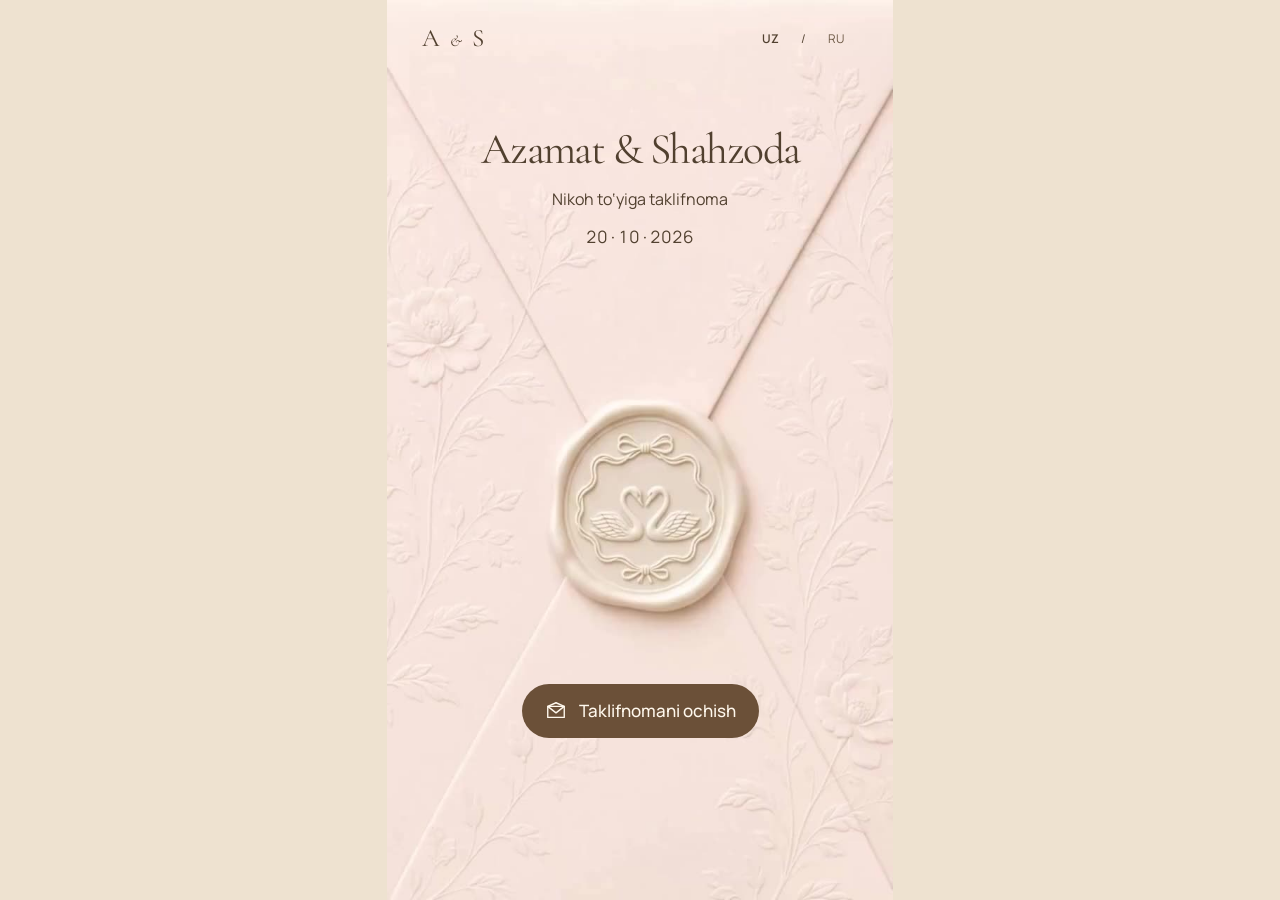
==== index.html @ 859c2af5 "Add wedding invitation demo and GitHub Pages hosting instructions" ====
<!doctype html>
<html lang="uz"><head><meta charset="utf-8"><meta name="viewport" content="width=device-width,initial-scale=1,viewport-fit=cover"><meta name="theme-color" content="#e6d8c7"><meta name="description" content="Azamat & Shahzoda — 20-oktabr 2026, 18:00. Fotima Sultan, Samarqand."><title>Azamat & Shahzoda · 20.10.2026</title><link rel="stylesheet" href="style.css?v=5"></head>
<body class="locked"><main class="journey" id="journey"><div class="stage"><div class="canvas"><video id="film" playsinline muted preload="auto" poster="assets/poster.jpg" aria-hidden="true"><source src="assets/scroll.mp4" type="video/mp4"></video><header><span class="monogram">A <i>&</i> S</span><nav aria-label="Language"><button class="lang active" data-lang="uz" aria-pressed="true">UZ</button><span>/</span><button class="lang" data-lang="ru" aria-pressed="false">RU</button></nav></header><section class="scene cover" data-from="0" data-to="5"><div class="cover-top"><h1>Azamat & Shahzoda</h1><p class="invitation-label" data-t="inviteLabel"></p><p class="date-line">20 · 10 · 2026</p></div><button class="seal" id="seal" aria-label="Taklifnomani ochish"></button><button class="button" id="open"><svg class="button-icon" viewBox="0 0 24 24" fill="none" stroke="currentColor" stroke-width="1.5" stroke-linecap="round" stroke-linejoin="round" aria-hidden="true"><path d="M3 7h18v12H3z"/><path d="m3 7 9 7 9-7M3 7l9-4 9 4"/></svg><span data-t="open"></span></button></section><section class="scene names" data-from="5" data-to="12.5"><div class="scene-content"><h2><span>Azamat &</span><span>Shahzoda</span></h2></div></section><section class="scene welcome" data-from="12.5" data-to="16"><div class="scene-content"><h2 data-t="welcome"></h2><p class="copy" data-t="intro"></p><p class="signature" data-t="family"></p></div></section>
<section class="scene details" data-from="16" data-to="19.3"><div class="scene-content"><h2 class="date-heading">20 <span data-t="month"></span></h2><p class="year">2026</p><div class="time"><span data-t="tuesday"></span><b>18:00</b></div><p class="countdown-label" data-t="until"></p><div id="countdown" class="countdown"><div><b id="days">00</b><span data-t="days"></span></div><i>:</i><div><b id="hours">00</b><span data-t="hours"></span></div><i>:</i><div><b id="minutes">00</b><span data-t="minutes"></span></div><i>:</i><div><b id="seconds">00</b><span data-t="seconds"></span></div></div><p id="eventMessage" class="copy" hidden></p></div></section>
<section class="scene venue" data-from="19.3" data-to="22"><div class="scene-content"><h2>Fotima Sultan</h2><p class="venue-kind" data-t="venueLabel"></p><p class="copy" data-t="address"></p><a class="button primary" href="https://yandex.ru/maps/org/fotima_sultan/228306744515" target="_blank" rel="noopener noreferrer"><svg class="button-icon" viewBox="0 0 24 24" fill="none" stroke="currentColor" stroke-width="1.5" stroke-linecap="round" stroke-linejoin="round" aria-hidden="true"><path d="M20 10c0 6-8 11-8 11S4 16 4 10a8 8 0 1 1 16 0Z"/><circle cx="12" cy="10" r="2.5"/></svg><span data-t="map"></span></a><p class="small" data-t="evening"></p></div></section>
<section class="scene closing" data-from="22" data-to="24"><div class="scene-content"><h2 data-t="closing"></h2><p class="copy" data-t="closingCopy"></p><p class="signature" data-t="family"></p><button class="button primary" id="calendar"><svg class="button-icon" viewBox="0 0 24 24" fill="none" stroke="currentColor" stroke-width="1.5" stroke-linecap="round" stroke-linejoin="round" aria-hidden="true"><rect x="3" y="5" width="18" height="16" rx="2"/><path d="M16 3v4M8 3v4M3 11h18m-13 5 3 3 5-5"/></svg><span data-t="calendar"></span></button><p class="small">Azamat & Shahzoda · 20.10.2026</p></div></section>
<div class="utilities"><button id="sound" class="text-button" aria-pressed="false" data-t="soundOff"></button><button id="replay" class="text-button" data-t="replay"></button></div><p class="gesture-hint" data-t="openHint"></p><div class="progress" aria-hidden="true"><div id="progress"></div></div><p id="status" class="status" role="status"></p></div></div></main><audio id="music" preload="none" loop src="assets/music.m4a"></audio><script src="app.js?v=5"></script></body></html>
---- style.css ----
@font-face {
  font-family: 'Cormorant Garamond';
  font-style: italic;
  font-weight: 400;
  font-display: swap;
  src: url(assets/fonts/font-0.ttf) format('truetype');
}
@font-face {
  font-family: 'Cormorant Garamond';
  font-style: italic;
  font-weight: 500;
  font-display: swap;
  src: url(assets/fonts/font-1.ttf) format('truetype');
}
@font-face {
  font-family: 'Cormorant Garamond';
  font-style: normal;
  font-weight: 400;
  font-display: swap;
  src: url(assets/fonts/font-2.ttf) format('truetype');
}
@font-face {
  font-family: 'Cormorant Garamond';
  font-style: normal;
  font-weight: 500;
  font-display: swap;
  src: url(assets/fonts/font-3.ttf) format('truetype');
}
@font-face {
  font-family: 'Manrope';
  font-style: normal;
  font-weight: 400;
  font-display: swap;
  src: url(assets/fonts/font-4.ttf) format('truetype');
}
@font-face {
  font-family: 'Manrope';
  font-style: normal;
  font-weight: 500;
  font-display: swap;
  src: url(assets/fonts/font-5.ttf) format('truetype');
}
@font-face {
  font-family: 'Manrope';
  font-style: normal;
  font-weight: 600;
  font-display: swap;
  src: url(assets/fonts/font-6.ttf) format('truetype');
}

:root{--paper:#eee2d0;--ink:#51402f;--muted:#6d5945;--accent:#6b5038;--on-accent:#fff8ed;--surface:#f3e9da;--ease-out:cubic-bezier(.23,1,.32,1);--press:140ms;--hover:180ms;--text:Manrope,Arial,sans-serif;--display:'Cormorant Garamond',Georgia,serif}*{box-sizing:border-box}html{overscroll-behavior-y:none}body{margin:0;background:var(--paper);color:var(--ink);font-family:var(--text)}.journey{height:1100svh;position:relative}.stage{position:sticky;top:0;height:100svh;width:100%;display:grid;place-items:center;overflow:hidden}.canvas{position:relative;width:min(100vw,56.25svh);height:min(100svh,177.7778vw);container-type:size;isolation:isolate;touch-action:pan-y}.canvas video{position:absolute;inset:0;width:100%;height:100%;object-fit:contain;z-index:-2}header{position:absolute;top:max(16px,env(safe-area-inset-top));left:7%;right:7%;display:flex;align-items:center;justify-content:space-between;z-index:5}.monogram{font-family:var(--display);font-size:25px;letter-spacing:.08em}.monogram i{font-size:16px}nav{display:flex;align-items:center;gap:8px;font-size:12px}.lang{min-width:44px;min-height:44px;border:0;background:transparent;padding:10px;color:var(--muted);font:inherit;cursor:pointer}.lang.active{color:var(--ink);font-weight:600}.scene{position:absolute;inset:0;display:flex;flex-direction:column;align-items:center;justify-content:center;text-align:center;padding:18% 8% 30%;opacity:0;visibility:hidden;pointer-events:none}.scene-content{display:flex;flex-direction:column;align-items:center;width:100%;transform-origin:50% 42%;backface-visibility:hidden}.scene button,.scene a{pointer-events:auto}.scene[aria-hidden=true] button,.scene[aria-hidden=true] a{pointer-events:none}h1,h2,p{margin:0}h1,h2,.signature{font-family:var(--display);font-weight:400;color:var(--ink)}h1,h2{text-wrap:balance}h1{font-size:8.6cqw;line-height:1.1;letter-spacing:-.035em}h2{font-size:13cqw;line-height:.98;letter-spacing:-.035em}.cover{padding:0}.cover-top{position:absolute;top:14%;width:90%;transition:opacity 250ms var(--ease-out),transform 250ms var(--ease-out)}.invitation-label{font-size:clamp(12px,3.4cqw,16px);line-height:1.6;margin-top:13px}.date-line{font-size:clamp(13px,3.5cqw,17px);margin-top:13px;font-variant-numeric:tabular-nums}.seal{position:absolute;left:0;top:28%;width:100%;height:50%;border:0;background:transparent;cursor:pointer}#open{position:absolute;bottom:18%}.names{justify-content:flex-start;padding-top:27%}.names h2{font-size:15.2cqw;line-height:1.05}.names h2 span{display:block}.copy{font-size:clamp(14px,3.65cqw,18px);line-height:1.75;max-width:29ch;margin-top:23px;text-wrap:pretty;color:var(--ink)}.signature{font-size:clamp(21px,5.7cqw,28px);font-style:italic;line-height:1.25;margin-top:25px}.welcome,.details,.venue,.closing{background:radial-gradient(ellipse at 50% 39%,#f5eee4ed 0%,#f5eee3bf 25%,#f5eee300 66%)}.welcome{justify-content:flex-start;padding-top:29%}.welcome h2{font-size:12cqw}.welcome .copy{max-width:29ch}.details{justify-content:flex-start;padding-top:24%}.date-heading{font-size:22cqw;line-height:.8}.date-heading span{display:block;font-size:.55em;margin-top:14px}.year{font-size:14px;margin-top:21px}.time{display:flex;align-items:center;gap:24px;margin-top:17px;font-size:14px}.time b{font-family:var(--display);font-size:6.8cqw;font-weight:500}.countdown-label{font-size:13px;margin-top:24px;line-height:1.6}.countdown{display:flex;align-items:flex-start;gap:1cqw;margin-top:13px;padding:12px 9px;background:var(--surface);border-radius:0}.countdown div{display:flex;flex-direction:column;gap:6px;min-width:13cqw}.countdown b{font-family:var(--display);font-size:9cqw;line-height:1;font-weight:400;font-variant-numeric:tabular-nums}.countdown span{font-size:12px}.countdown i{font-style:normal;font-size:16px;padding-top:6px}.venue{justify-content:flex-start;padding-top:28%}.venue h2{font-size:16cqw;max-width:7ch}.venue-kind{font-size:14px;line-height:1.5;margin-top:16px}.venue .copy{margin-top:20px}.button{border:0;border-radius:100px;min-height:52px;padding:15px 23px;display:inline-flex;align-items:center;justify-content:center;gap:12px;text-decoration:none;font:500 clamp(14px,3.5cqw,17px)/1.4 var(--text);background:var(--accent);color:var(--on-accent);cursor:pointer;transition:transform var(--press) var(--ease-out),background-color var(--hover) ease}.button-icon{width:22px;height:22px;flex-shrink:0}.button:active{transform:scale(.97)}.venue .button,.closing .button{margin-top:25px}.small{font-size:12px;line-height:1.8;color:var(--muted);margin-top:20px}.closing{justify-content:flex-start;padding-top:25%}.closing h2{font-size:12.5cqw}.closing .signature{margin-top:20px}.closing .copy{margin-top:20px}.utilities{position:absolute;bottom:max(14px,env(safe-area-inset-bottom));left:6%;right:6%;display:flex;justify-content:space-between;gap:10px;z-index:5}.text-button{min-height:44px;background:var(--surface);border:0;border-radius:30px;font:500 12px/1.2 var(--text);padding:11px 14px;color:var(--ink);cursor:pointer;transition:transform var(--press) var(--ease-out),background-color var(--hover) ease}.text-button:active,.lang:active{transform:scale(.97)}.gesture-hint{position:absolute;bottom:11%;left:5%;right:5%;text-align:center;font-size:12px;line-height:1.5;pointer-events:none;color:var(--ink);transition:opacity 200ms}.progress{position:absolute;bottom:0;height:3px;left:0;right:0;background:var(--paper);z-index:6}.progress div{height:100%;background:var(--accent);transform:scaleX(0);transform-origin:left}.status{position:absolute;bottom:15%;left:10%;right:10%;text-align:center;font-size:13px;background:var(--surface);padding:10px;border-radius:20px;z-index:7}.status:empty{display:none}button,a{-webkit-tap-highlight-color:transparent;touch-action:manipulation}button:focus-visible,a:focus-visible{outline:3px solid var(--accent);outline-offset:5px}[hidden]{display:none!important}html:has(body.locked),body.locked{overflow:hidden;height:100%;touch-action:none}.locked .journey{height:100svh}.locked .canvas{touch-action:none}.locked .gesture-hint,.locked .utilities,.locked .progress{visibility:hidden}.opening #open{opacity:0;pointer-events:none}.opening .cover-top{opacity:0;transform:translateY(-8px)}.opened .cover #open,.opened .cover .seal{pointer-events:none;visibility:hidden}.opened .cover-top{opacity:0}@media(hover:hover) and (pointer:fine){.button:hover{background:#4f3927}.text-button:hover{background:#e5d6c0}.lang:hover{color:var(--ink)}}@media(prefers-reduced-motion:reduce){.cover-top{transition:opacity 100ms;transform:none!important}.button,.text-button{transition:background-color 100ms}.button:active,.text-button:active,.lang:active{transform:none}}
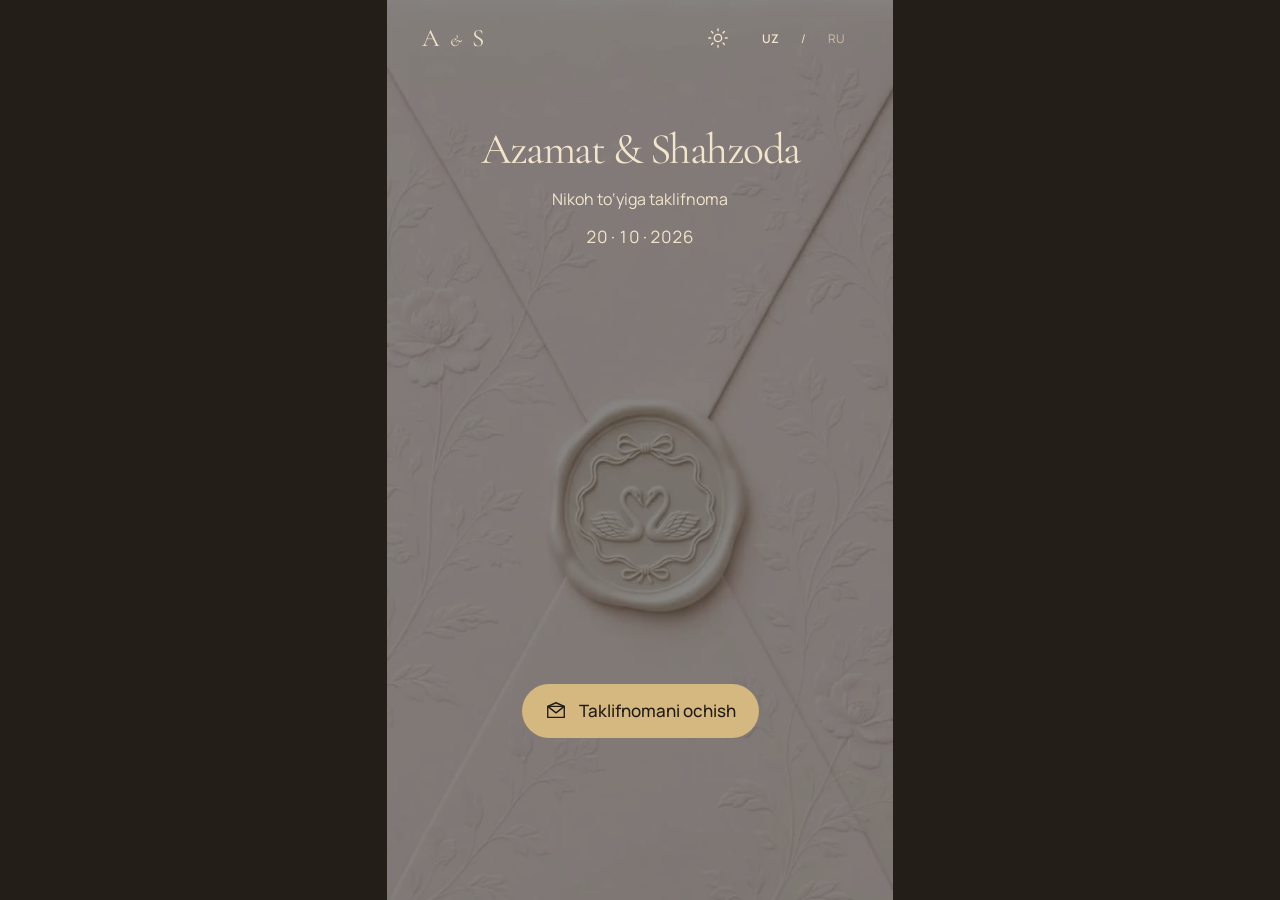
==== commit f41df478: "Animate invitation typography and controls; add maps and time-based themes" ====
--- a/index.html
+++ b/index.html
@@ -1,7 +1,7 @@
 <!doctype html>
-<html lang="uz"><head><meta charset="utf-8"><meta name="viewport" content="width=device-width,initial-scale=1,viewport-fit=cover"><meta name="theme-color" content="#e6d8c7"><meta name="description" content="Azamat & Shahzoda — 20-oktabr 2026, 18:00. Fotima Sultan, Samarqand."><title>Azamat & Shahzoda · 20.10.2026</title><link rel="stylesheet" href="style.css?v=5"></head>
-<body class="locked"><main class="journey" id="journey"><div class="stage"><div class="canvas"><video id="film" playsinline muted preload="auto" poster="assets/poster.jpg" aria-hidden="true"><source src="assets/scroll.mp4" type="video/mp4"></video><header><span class="monogram">A <i>&</i> S</span><nav aria-label="Language"><button class="lang active" data-lang="uz" aria-pressed="true">UZ</button><span>/</span><button class="lang" data-lang="ru" aria-pressed="false">RU</button></nav></header><section class="scene cover" data-from="0" data-to="5"><div class="cover-top"><h1>Azamat & Shahzoda</h1><p class="invitation-label" data-t="inviteLabel"></p><p class="date-line">20 · 10 · 2026</p></div><button class="seal" id="seal" aria-label="Taklifnomani ochish"></button><button class="button" id="open"><svg class="button-icon" viewBox="0 0 24 24" fill="none" stroke="currentColor" stroke-width="1.5" stroke-linecap="round" stroke-linejoin="round" aria-hidden="true"><path d="M3 7h18v12H3z"/><path d="m3 7 9 7 9-7M3 7l9-4 9 4"/></svg><span data-t="open"></span></button></section><section class="scene names" data-from="5" data-to="12.5"><div class="scene-content"><h2><span>Azamat &</span><span>Shahzoda</span></h2></div></section><section class="scene welcome" data-from="12.5" data-to="16"><div class="scene-content"><h2 data-t="welcome"></h2><p class="copy" data-t="intro"></p><p class="signature" data-t="family"></p></div></section>
+<html lang="uz"><head><meta charset="utf-8"><meta name="viewport" content="width=device-width,initial-scale=1,viewport-fit=cover"><meta name="theme-color" content="#e6d8c7"><meta name="description" content="Azamat & Shahzoda — 20-oktabr 2026, 18:00. Fotima Sultan, Samarqand."><title>Azamat & Shahzoda · 20.10.2026</title><script src="theme.js?v=6"></script><link rel="stylesheet" href="style.css?v=6"></head>
+<body class="locked"><main class="journey" id="journey"><div class="stage"><div class="canvas"><video id="film" playsinline muted preload="auto" poster="assets/poster.jpg" aria-hidden="true"><source src="assets/scroll.mp4" type="video/mp4"></video><header><span class="monogram">A <i>&</i> S</span><div class="header-controls"><button class="theme-toggle" id="theme-toggle" aria-pressed="false"><svg class="theme-moon" viewBox="0 0 24 24" fill="none" stroke="currentColor" stroke-width="1.5" aria-hidden="true"><path d="M20 14A8 8 0 0 1 10 4a8 8 0 1 0 10 10Z"/></svg><svg class="theme-sun" viewBox="0 0 24 24" fill="none" stroke="currentColor" stroke-width="1.5" stroke-linecap="round" aria-hidden="true"><circle cx="12" cy="12" r="4"/><path d="M12 2v2m0 16v2M2 12h2m16 0h2M5 5l1.5 1.5m11 11L19 19M5 19l1.5-1.5m11-11L19 5"/></svg></button><nav aria-label="Language"><button class="lang active" data-lang="uz" aria-pressed="true">UZ</button><span>/</span><button class="lang" data-lang="ru" aria-pressed="false">RU</button></nav></div></header><section class="scene cover" data-from="0" data-to="5"><div class="cover-top"><h1>Azamat & Shahzoda</h1><p class="invitation-label" data-t="inviteLabel"></p><p class="date-line">20 · 10 · 2026</p></div><button class="seal" id="seal" aria-label="Taklifnomani ochish"></button><button class="button" id="open"><svg class="button-icon" viewBox="0 0 24 24" fill="none" stroke="currentColor" stroke-width="1.5" stroke-linecap="round" stroke-linejoin="round" aria-hidden="true"><path d="M3 7h18v12H3z"/><path d="m3 7 9 7 9-7M3 7l9-4 9 4"/></svg><span data-t="open"></span></button></section><section class="scene names" data-from="5" data-to="12.5"><div class="scene-content"><h2><span>Azamat &</span><span>Shahzoda</span></h2></div></section><section class="scene welcome" data-from="12.5" data-to="16"><div class="scene-content"><h2 data-t="welcome"></h2><p class="copy" data-t="intro"></p><p class="signature" data-t="family"></p></div></section>
 <section class="scene details" data-from="16" data-to="19.3"><div class="scene-content"><h2 class="date-heading">20 <span data-t="month"></span></h2><p class="year">2026</p><div class="time"><span data-t="tuesday"></span><b>18:00</b></div><p class="countdown-label" data-t="until"></p><div id="countdown" class="countdown"><div><b id="days">00</b><span data-t="days"></span></div><i>:</i><div><b id="hours">00</b><span data-t="hours"></span></div><i>:</i><div><b id="minutes">00</b><span data-t="minutes"></span></div><i>:</i><div><b id="seconds">00</b><span data-t="seconds"></span></div></div><p id="eventMessage" class="copy" hidden></p></div></section>
-<section class="scene venue" data-from="19.3" data-to="22"><div class="scene-content"><h2>Fotima Sultan</h2><p class="venue-kind" data-t="venueLabel"></p><p class="copy" data-t="address"></p><a class="button primary" href="https://yandex.ru/maps/org/fotima_sultan/228306744515" target="_blank" rel="noopener noreferrer"><svg class="button-icon" viewBox="0 0 24 24" fill="none" stroke="currentColor" stroke-width="1.5" stroke-linecap="round" stroke-linejoin="round" aria-hidden="true"><path d="M20 10c0 6-8 11-8 11S4 16 4 10a8 8 0 1 1 16 0Z"/><circle cx="12" cy="10" r="2.5"/></svg><span data-t="map"></span></a><p class="small" data-t="evening"></p></div></section>
+<section class="scene venue" data-from="19.3" data-to="22"><div class="scene-content"><h2>Fotima Sultan</h2><p class="venue-kind" data-t="venueLabel"></p><p class="copy" data-t="address"></p><nav class="map-links" data-nav="maps" aria-label="Maps"><a class="button map-button primary" data-map="yandex" href="https://yandex.ru/maps/org/fotima_sultan/228306744515" target="_blank" rel="noopener noreferrer"><svg class="button-icon" viewBox="0 0 24 24" fill="none" stroke="currentColor" stroke-width="1.5" stroke-linecap="round" stroke-linejoin="round" aria-hidden="true"><path d="M20 10c0 6-8 11-8 11S4 16 4 10a8 8 0 1 1 16 0Z"/><circle cx="12" cy="10" r="2.5"/></svg><span data-t="mapYandex"></span><svg class="button-arrow" viewBox="0 0 24 24" fill="none" stroke="currentColor" stroke-width="1.5" stroke-linecap="round" stroke-linejoin="round" aria-hidden="true"><path d="M7 17 17 7M7 7h10v10"/></svg></a><a class="button map-button secondary" data-map="google" href="https://www.google.com/maps?cid=13302162352263419347" target="_blank" rel="noopener noreferrer"><svg class="button-icon" viewBox="0 0 24 24" fill="none" stroke="currentColor" stroke-width="1.5" stroke-linecap="round" stroke-linejoin="round" aria-hidden="true"><path d="M20 10c0 6-8 11-8 11S4 16 4 10a8 8 0 1 1 16 0Z"/><circle cx="12" cy="10" r="2.5"/></svg><span data-t="mapGoogle"></span><svg class="button-arrow" viewBox="0 0 24 24" fill="none" stroke="currentColor" stroke-width="1.5" stroke-linecap="round" stroke-linejoin="round" aria-hidden="true"><path d="M7 17 17 7M7 7h10v10"/></svg></a><a class="button map-button secondary" data-map="apple" href="https://maps.apple.com/?q=Fotima%20Sultan%2C%20Samarqand" target="_blank" rel="noopener noreferrer"><svg class="button-icon" viewBox="0 0 24 24" fill="none" stroke="currentColor" stroke-width="1.5" stroke-linecap="round" stroke-linejoin="round" aria-hidden="true"><path d="M20 10c0 6-8 11-8 11S4 16 4 10a8 8 0 1 1 16 0Z"/><circle cx="12" cy="10" r="2.5"/></svg><span data-t="mapApple"></span><svg class="button-arrow" viewBox="0 0 24 24" fill="none" stroke="currentColor" stroke-width="1.5" stroke-linecap="round" stroke-linejoin="round" aria-hidden="true"><path d="M7 17 17 7M7 7h10v10"/></svg></a></nav><p class="small" data-t="evening"></p></div></section>
 <section class="scene closing" data-from="22" data-to="24"><div class="scene-content"><h2 data-t="closing"></h2><p class="copy" data-t="closingCopy"></p><p class="signature" data-t="family"></p><button class="button primary" id="calendar"><svg class="button-icon" viewBox="0 0 24 24" fill="none" stroke="currentColor" stroke-width="1.5" stroke-linecap="round" stroke-linejoin="round" aria-hidden="true"><rect x="3" y="5" width="18" height="16" rx="2"/><path d="M16 3v4M8 3v4M3 11h18m-13 5 3 3 5-5"/></svg><span data-t="calendar"></span></button><p class="small">Azamat & Shahzoda · 20.10.2026</p></div></section>
-<div class="utilities"><button id="sound" class="text-button" aria-pressed="false" data-t="soundOff"></button><button id="replay" class="text-button" data-t="replay"></button></div><p class="gesture-hint" data-t="openHint"></p><div class="progress" aria-hidden="true"><div id="progress"></div></div><p id="status" class="status" role="status"></p></div></div></main><audio id="music" preload="none" loop src="assets/music.m4a"></audio><script src="app.js?v=5"></script></body></html>+<div class="utilities"><button id="sound" class="text-button" aria-pressed="false"><span class="sound-meter" aria-hidden="true"><i></i><i></i><i></i></span><span id="sound-label" data-t="soundOff"></span></button><button id="replay" class="text-button" data-t="replay"></button></div><div class="gesture-hint"><span class="gesture-mark" aria-hidden="true"></span><p data-t="openHint"></p></div><div class="progress" aria-hidden="true"><div id="progress"></div></div><p id="status" class="status" role="status"></p></div></div></main><audio id="music" preload="none" loop src="assets/music.m4a"></audio><script src="app.js?v=6"></script></body></html>
--- a/style.css
+++ b/style.css
@@ -48,4 +48,11 @@
   src: url(assets/fonts/font-6.ttf) format('truetype');
 }
 
-:root{--paper:#eee2d0;--ink:#51402f;--muted:#6d5945;--accent:#6b5038;--on-accent:#fff8ed;--surface:#f3e9da;--ease-out:cubic-bezier(.23,1,.32,1);--press:140ms;--hover:180ms;--text:Manrope,Arial,sans-serif;--display:'Cormorant Garamond',Georgia,serif}*{box-sizing:border-box}html{overscroll-behavior-y:none}body{margin:0;background:var(--paper);color:var(--ink);font-family:var(--text)}.journey{height:1100svh;position:relative}.stage{position:sticky;top:0;height:100svh;width:100%;display:grid;place-items:center;overflow:hidden}.canvas{position:relative;width:min(100vw,56.25svh);height:min(100svh,177.7778vw);container-type:size;isolation:isolate;touch-action:pan-y}.canvas video{position:absolute;inset:0;width:100%;height:100%;object-fit:contain;z-index:-2}header{position:absolute;top:max(16px,env(safe-area-inset-top));left:7%;right:7%;display:flex;align-items:center;justify-content:space-between;z-index:5}.monogram{font-family:var(--display);font-size:25px;letter-spacing:.08em}.monogram i{font-size:16px}nav{display:flex;align-items:center;gap:8px;font-size:12px}.lang{min-width:44px;min-height:44px;border:0;background:transparent;padding:10px;color:var(--muted);font:inherit;cursor:pointer}.lang.active{color:var(--ink);font-weight:600}.scene{position:absolute;inset:0;display:flex;flex-direction:column;align-items:center;justify-content:center;text-align:center;padding:18% 8% 30%;opacity:0;visibility:hidden;pointer-events:none}.scene-content{display:flex;flex-direction:column;align-items:center;width:100%;transform-origin:50% 42%;backface-visibility:hidden}.scene button,.scene a{pointer-events:auto}.scene[aria-hidden=true] button,.scene[aria-hidden=true] a{pointer-events:none}h1,h2,p{margin:0}h1,h2,.signature{font-family:var(--display);font-weight:400;color:var(--ink)}h1,h2{text-wrap:balance}h1{font-size:8.6cqw;line-height:1.1;letter-spacing:-.035em}h2{font-size:13cqw;line-height:.98;letter-spacing:-.035em}.cover{padding:0}.cover-top{position:absolute;top:14%;width:90%;transition:opacity 250ms var(--ease-out),transform 250ms var(--ease-out)}.invitation-label{font-size:clamp(12px,3.4cqw,16px);line-height:1.6;margin-top:13px}.date-line{font-size:clamp(13px,3.5cqw,17px);margin-top:13px;font-variant-numeric:tabular-nums}.seal{position:absolute;left:0;top:28%;width:100%;height:50%;border:0;background:transparent;cursor:pointer}#open{position:absolute;bottom:18%}.names{justify-content:flex-start;padding-top:27%}.names h2{font-size:15.2cqw;line-height:1.05}.names h2 span{display:block}.copy{font-size:clamp(14px,3.65cqw,18px);line-height:1.75;max-width:29ch;margin-top:23px;text-wrap:pretty;color:var(--ink)}.signature{font-size:clamp(21px,5.7cqw,28px);font-style:italic;line-height:1.25;margin-top:25px}.welcome,.details,.venue,.closing{background:radial-gradient(ellipse at 50% 39%,#f5eee4ed 0%,#f5eee3bf 25%,#f5eee300 66%)}.welcome{justify-content:flex-start;padding-top:29%}.welcome h2{font-size:12cqw}.welcome .copy{max-width:29ch}.details{justify-content:flex-start;padding-top:24%}.date-heading{font-size:22cqw;line-height:.8}.date-heading span{display:block;font-size:.55em;margin-top:14px}.year{font-size:14px;margin-top:21px}.time{display:flex;align-items:center;gap:24px;margin-top:17px;font-size:14px}.time b{font-family:var(--display);font-size:6.8cqw;font-weight:500}.countdown-label{font-size:13px;margin-top:24px;line-height:1.6}.countdown{display:flex;align-items:flex-start;gap:1cqw;margin-top:13px;padding:12px 9px;background:var(--surface);border-radius:0}.countdown div{display:flex;flex-direction:column;gap:6px;min-width:13cqw}.countdown b{font-family:var(--display);font-size:9cqw;line-height:1;font-weight:400;font-variant-numeric:tabular-nums}.countdown span{font-size:12px}.countdown i{font-style:normal;font-size:16px;padding-top:6px}.venue{justify-content:flex-start;padding-top:28%}.venue h2{font-size:16cqw;max-width:7ch}.venue-kind{font-size:14px;line-height:1.5;margin-top:16px}.venue .copy{margin-top:20px}.button{border:0;border-radius:100px;min-height:52px;padding:15px 23px;display:inline-flex;align-items:center;justify-content:center;gap:12px;text-decoration:none;font:500 clamp(14px,3.5cqw,17px)/1.4 var(--text);background:var(--accent);color:var(--on-accent);cursor:pointer;transition:transform var(--press) var(--ease-out),background-color var(--hover) ease}.button-icon{width:22px;height:22px;flex-shrink:0}.button:active{transform:scale(.97)}.venue .button,.closing .button{margin-top:25px}.small{font-size:12px;line-height:1.8;color:var(--muted);margin-top:20px}.closing{justify-content:flex-start;padding-top:25%}.closing h2{font-size:12.5cqw}.closing .signature{margin-top:20px}.closing .copy{margin-top:20px}.utilities{position:absolute;bottom:max(14px,env(safe-area-inset-bottom));left:6%;right:6%;display:flex;justify-content:space-between;gap:10px;z-index:5}.text-button{min-height:44px;background:var(--surface);border:0;border-radius:30px;font:500 12px/1.2 var(--text);padding:11px 14px;color:var(--ink);cursor:pointer;transition:transform var(--press) var(--ease-out),background-color var(--hover) ease}.text-button:active,.lang:active{transform:scale(.97)}.gesture-hint{position:absolute;bottom:11%;left:5%;right:5%;text-align:center;font-size:12px;line-height:1.5;pointer-events:none;color:var(--ink);transition:opacity 200ms}.progress{position:absolute;bottom:0;height:3px;left:0;right:0;background:var(--paper);z-index:6}.progress div{height:100%;background:var(--accent);transform:scaleX(0);transform-origin:left}.status{position:absolute;bottom:15%;left:10%;right:10%;text-align:center;font-size:13px;background:var(--surface);padding:10px;border-radius:20px;z-index:7}.status:empty{display:none}button,a{-webkit-tap-highlight-color:transparent;touch-action:manipulation}button:focus-visible,a:focus-visible{outline:3px solid var(--accent);outline-offset:5px}[hidden]{display:none!important}html:has(body.locked),body.locked{overflow:hidden;height:100%;touch-action:none}.locked .journey{height:100svh}.locked .canvas{touch-action:none}.locked .gesture-hint,.locked .utilities,.locked .progress{visibility:hidden}.opening #open{opacity:0;pointer-events:none}.opening .cover-top{opacity:0;transform:translateY(-8px)}.opened .cover #open,.opened .cover .seal{pointer-events:none;visibility:hidden}.opened .cover-top{opacity:0}@media(hover:hover) and (pointer:fine){.button:hover{background:#4f3927}.text-button:hover{background:#e5d6c0}.lang:hover{color:var(--ink)}}@media(prefers-reduced-motion:reduce){.cover-top{transition:opacity 100ms;transform:none!important}.button,.text-button{transition:background-color 100ms}.button:active,.text-button:active,.lang:active{transform:none}}
+:root{--paper:#eee2d0;--ink:#51402f;--muted:#6d5945;--accent:#6b5038;--on-accent:#fff8ed;--surface:#f3e9da;--scrim:245,238,228;--ease-out:cubic-bezier(.23,1,.32,1);--press:140ms;--hover:180ms;--text:Manrope,Arial,sans-serif;--display:'Cormorant Garamond',Georgia,serif}*{box-sizing:border-box}html{overscroll-behavior-y:none}body{margin:0;background:var(--paper);color:var(--ink);font-family:var(--text)}.journey{height:1100svh;position:relative}.stage{position:sticky;top:0;height:100svh;width:100%;display:grid;place-items:center;overflow:hidden}.canvas{position:relative;width:min(100vw,56.25svh);height:min(100svh,177.7778vw);container-type:size;isolation:isolate;touch-action:pan-y}.canvas video{position:absolute;inset:0;width:100%;height:100%;object-fit:contain;z-index:-2}header{position:absolute;top:max(16px,env(safe-area-inset-top));left:7%;right:7%;display:flex;align-items:center;justify-content:space-between;z-index:5}.monogram{font-family:var(--display);font-size:25px;letter-spacing:.08em}.monogram i{font-size:16px}nav{display:flex;align-items:center;gap:8px;font-size:12px}.lang{min-width:44px;min-height:44px;border:0;background:transparent;padding:10px;color:var(--muted);font:inherit;cursor:pointer}.lang.active{color:var(--ink);font-weight:600}.scene{position:absolute;inset:0;display:flex;flex-direction:column;align-items:center;justify-content:center;text-align:center;padding:18% 8% 30%;opacity:0;visibility:hidden;pointer-events:none}.scene-content{display:flex;flex-direction:column;align-items:center;width:100%;transform-origin:50% 42%;backface-visibility:hidden}.scene button,.scene a{pointer-events:auto}.scene[aria-hidden=true] button,.scene[aria-hidden=true] a{pointer-events:none}h1,h2,p{margin:0}h1,h2,.signature{font-family:var(--display);font-weight:400;color:var(--ink)}h1,h2{text-wrap:balance}h1{font-size:8.6cqw;line-height:1.1;letter-spacing:-.035em}h2{font-size:13cqw;line-height:.98;letter-spacing:-.035em}.cover{padding:0}.cover-top{position:absolute;top:14%;width:90%;transition:opacity 250ms var(--ease-out),transform 250ms var(--ease-out)}.invitation-label{font-size:clamp(12px,3.4cqw,16px);line-height:1.6;margin-top:13px}.date-line{font-size:clamp(13px,3.5cqw,17px);margin-top:13px;font-variant-numeric:tabular-nums}.seal{position:absolute;left:0;top:28%;width:100%;height:50%;border:0;background:transparent;cursor:pointer}#open{position:absolute;bottom:18%}.names{justify-content:flex-start;padding-top:27%}.names h2{font-size:15.2cqw;line-height:1.05}.names h2 span{display:block}.copy{font-size:clamp(14px,3.65cqw,18px);line-height:1.75;max-width:29ch;margin-top:23px;text-wrap:pretty;color:var(--ink)}.signature{font-size:clamp(21px,5.7cqw,28px);font-style:italic;line-height:1.25;margin-top:25px}.welcome,.details,.venue,.closing{background:radial-gradient(ellipse at 50% 39%,rgba(var(--scrim),.93) 0%,rgba(var(--scrim),.75) 25%,rgba(var(--scrim),0) 66%)}.welcome{justify-content:flex-start;padding-top:29%}.welcome h2{font-size:12cqw}.welcome .copy{max-width:29ch}.details{justify-content:flex-start;padding-top:24%}.date-heading{font-size:22cqw;line-height:.8}.date-heading span{display:block;font-size:.55em;margin-top:14px}.year{font-size:14px;margin-top:21px}.time{display:flex;align-items:center;gap:24px;margin-top:17px;font-size:14px}.time b{font-family:var(--display);font-size:6.8cqw;font-weight:500}.countdown-label{font-size:13px;margin-top:24px;line-height:1.6}.countdown{display:flex;align-items:flex-start;gap:1cqw;margin-top:13px;padding:12px 9px;background:var(--surface);border-radius:0}.countdown div{display:flex;flex-direction:column;gap:6px;min-width:13cqw}.countdown b{font-family:var(--display);font-size:9cqw;line-height:1;font-weight:400;font-variant-numeric:tabular-nums}.countdown span{font-size:12px}.countdown i{font-style:normal;font-size:16px;padding-top:6px}.venue{justify-content:flex-start;padding-top:28%}.venue h2{font-size:16cqw;max-width:7ch}.venue-kind{font-size:14px;line-height:1.5;margin-top:16px}.venue .copy{margin-top:20px}.button{border:0;border-radius:100px;min-height:52px;padding:15px 23px;display:inline-flex;align-items:center;justify-content:center;gap:12px;text-decoration:none;font:500 clamp(14px,3.5cqw,17px)/1.4 var(--text);background:var(--accent);color:var(--on-accent);cursor:pointer;transition:transform var(--press) var(--ease-out),background-color var(--hover) ease}.button-icon{width:22px;height:22px;flex-shrink:0}.button:active{transform:scale(.97)}.venue .button,.closing .button{margin-top:25px}.small{font-size:12px;line-height:1.8;color:var(--muted);margin-top:20px}.closing{justify-content:flex-start;padding-top:25%}.closing h2{font-size:12.5cqw}.closing .signature{margin-top:20px}.closing .copy{margin-top:20px}.utilities{position:absolute;bottom:max(14px,env(safe-area-inset-bottom));left:6%;right:6%;display:flex;justify-content:space-between;gap:10px;z-index:5}.text-button{min-height:44px;background:var(--surface);border:0;border-radius:30px;font:500 12px/1.2 var(--text);padding:11px 14px;color:var(--ink);cursor:pointer;transition:transform var(--press) var(--ease-out),background-color var(--hover) ease}.text-button:active,.lang:active{transform:scale(.97)}.gesture-hint{position:absolute;bottom:11%;left:5%;right:5%;text-align:center;font-size:12px;line-height:1.5;pointer-events:none;color:var(--ink);transition:opacity 200ms}.progress{position:absolute;bottom:0;height:3px;left:0;right:0;background:var(--paper);z-index:6}.progress div{height:100%;background:var(--accent);transform:scaleX(0);transform-origin:left}.status{position:absolute;bottom:15%;left:10%;right:10%;text-align:center;font-size:13px;background:var(--surface);padding:10px;border-radius:20px;z-index:7}.status:empty{display:none}button,a{-webkit-tap-highlight-color:transparent;touch-action:manipulation}button:focus-visible,a:focus-visible{outline:3px solid var(--accent);outline-offset:5px}[hidden]{display:none!important}html:has(body.locked),body.locked{overflow:hidden;height:100%;touch-action:none}.locked .journey{height:100svh}.locked .canvas{touch-action:none}.locked .gesture-hint,.locked .utilities,.locked .progress{visibility:hidden}.opening #open{opacity:0;pointer-events:none}.opening .cover-top{opacity:0;transform:translateY(-8px)}.opened .cover #open,.opened .cover .seal{pointer-events:none;visibility:hidden}.opened .cover-top{opacity:0}@media(hover:hover) and (pointer:fine){.button:hover{background:#4f3927}.text-button:hover{background:#e5d6c0}.lang:hover{color:var(--ink)}}@media(prefers-reduced-motion:reduce){.cover-top{transition:opacity 100ms;transform:none!important}.button,.text-button{transition:background-color 100ms}.button:active,.text-button:active,.lang:active{transform:none}}
+
+/* Motion follows the decoded video frame and reverses with native scrolling. */
+.scene-content > *{transform-origin:50% 40%;backface-visibility:hidden}.names h2 > span{backface-visibility:hidden}.button,.text-button{position:relative;overflow:hidden;isolation:isolate;transition:transform 140ms var(--ease-out),background-color 180ms ease,color 180ms ease}.button > :not(.press-ripple),.text-button > :not(.press-ripple){position:relative;z-index:1}.button-icon{transition:transform 250ms var(--ease-out)}.button-arrow{width:18px;height:18px;flex-shrink:0;margin-left:auto;transition:transform 250ms var(--ease-out)}.button:active{transform:translateY(1px) scale(.96)}.press-ripple{position:absolute;width:280px;height:280px;border-radius:50%;background:currentColor;pointer-events:none;z-index:0}.map-links{display:flex;flex-direction:column;gap:9px;width:min(100%,290px);margin-top:22px}.map-links .button{margin:0;width:100%;min-height:47px;padding:11px 18px;text-align:left;justify-content:flex-start;font-size:14px;gap:11px}.map-links .secondary{background:var(--surface);color:var(--ink)}.venue{padding-top:22%}.venue h2{font-size:12cqw;max-width:none;white-space:nowrap}.venue-kind{margin-top:13px;font-size:13px}.venue .copy{margin-top:14px;font-size:clamp(13px,3.4cqw,17px);line-height:1.7}.venue .small{margin-top:14px}.sound-meter{display:inline-flex;align-items:center;gap:2px;height:14px;width:13px;flex-shrink:0}.sound-meter i{width:2px;height:10px;background:currentColor;transform:scaleY(.4);transform-origin:50% 50%}.text-button{display:inline-flex;align-items:center;justify-content:center;gap:7px}.opened.music-playing .sound-meter i{animation:equalizer 950ms ease-in-out infinite alternate}.sound-meter i:nth-child(2){animation-delay:-300ms!important}.sound-meter i:nth-child(3){animation-delay:-600ms!important}.gesture-hint{display:flex;flex-direction:column;align-items:center;gap:8px;font-size:11px}.gesture-mark{height:22px;width:13px;border-radius:12px;background:#f3e9dabf;position:relative}.gesture-mark:before{content:'';position:absolute;top:5px;left:5px;width:3px;height:7px;border-radius:3px;background:var(--accent)}.opened .gesture-mark:before{animation:gesture-travel 1800ms var(--ease-out) 3}.gesture-hint p{margin:0}.locked #open{animation:open-arrival 700ms var(--ease-out) both}.locked .cover-top{animation:title-arrival 900ms var(--ease-out) both}.countdown{background:transparent;padding-inline:0;gap:2cqw}.countdown div{background:var(--surface);padding:11px 5px;min-width:12cqw;border-radius:6px}.countdown i{padding-top:18px}.button-icon,.button-arrow{pointer-events:none}@keyframes equalizer{from{transform:scaleY(.3)}to{transform:scaleY(1)}}@keyframes gesture-travel{0%,100%{transform:translateY(4px);opacity:.3}40%{transform:translateY(-2px);opacity:1}}@keyframes open-arrival{from{transform:translateY(18px) scale(.96);opacity:0}to{transform:translateY(0) scale(1);opacity:1}}@keyframes title-arrival{from{transform:translateY(-14px);opacity:0}to{transform:translateY(0);opacity:1}}@media(hover:hover) and (pointer:fine){.button:hover{transform:translateY(-2px)}.button:hover .button-icon{transform:translateY(-2px) rotate(-5deg)}.button:hover .button-arrow{transform:translate(2px,-2px)}.map-links .secondary:hover{background:#e5d6c0;color:var(--ink)}}@media(prefers-reduced-motion:reduce){.locked #open,.locked .cover-top,.opened.music-playing .sound-meter i,.opened .gesture-mark:before{animation:none}.scene-content,.scene-content > *,.names h2 > span{transform:none!important}.button:hover,.button:active,.button:hover .button-icon,.button:hover .button-arrow{transform:none}.button-icon,.button-arrow{transition:none}}
+
+.header-controls{display:flex;align-items:center;gap:9px}.theme-toggle{display:grid;place-items:center;width:44px;height:44px;padding:10px;border:0;border-radius:50%;background:transparent;color:var(--ink);cursor:pointer}.theme-toggle svg{width:22px;height:22px}.theme-sun{display:none}.headline-word{display:inline-block;white-space:nowrap;font-weight:inherit;font-family:inherit;font-size:inherit;line-height:inherit}.letter{display:inline-block;font-family:inherit;font-size:inherit;font-weight:inherit;font-style:inherit;line-height:inherit;transform-origin:50% 70%;backface-visibility:hidden}.locked .cover-top .letter{animation:letter-arrive 700ms var(--ease-out) both;animation-delay:calc(var(--char-index)*18ms)}.opening .cover-top .letter{animation:none}.locked .cover-top{animation:none}.locked .cover-top h1{overflow:visible}html[data-theme=night]{--paper:#241e19;--ink:#f2e5cc;--muted:#d1bfa4;--accent:#d4b87f;--on-accent:#201b15;--surface:#3a3025;--scrim:35,29,24}html[data-theme=night] .canvas video{filter:brightness(.53) saturate(.7)}html[data-theme=night] .theme-moon{display:none}html[data-theme=night] .theme-sun{display:block}html[data-theme=night] .gesture-mark{background:var(--surface)}body{transition:background-color 300ms ease,color 300ms ease}@keyframes letter-arrive{from{transform:translateY(-18px) scale(.75);opacity:0}to{transform:translateY(0) scale(1);opacity:1}}@media(hover:hover) and (pointer:fine){html[data-theme=night] .button:hover{background:#e4ca96;color:var(--on-accent)}html[data-theme=night] .text-button:hover,html[data-theme=night] .map-links .secondary:hover{background:#4a3d2e;color:var(--ink)}.theme-toggle:hover{background:var(--surface)}}@media(prefers-reduced-motion:reduce){.locked .cover-top .letter{animation:none}.letter{transform:none!important}body{transition:none}}
+
+.opening #open,.opening .cover-top{animation:none}
